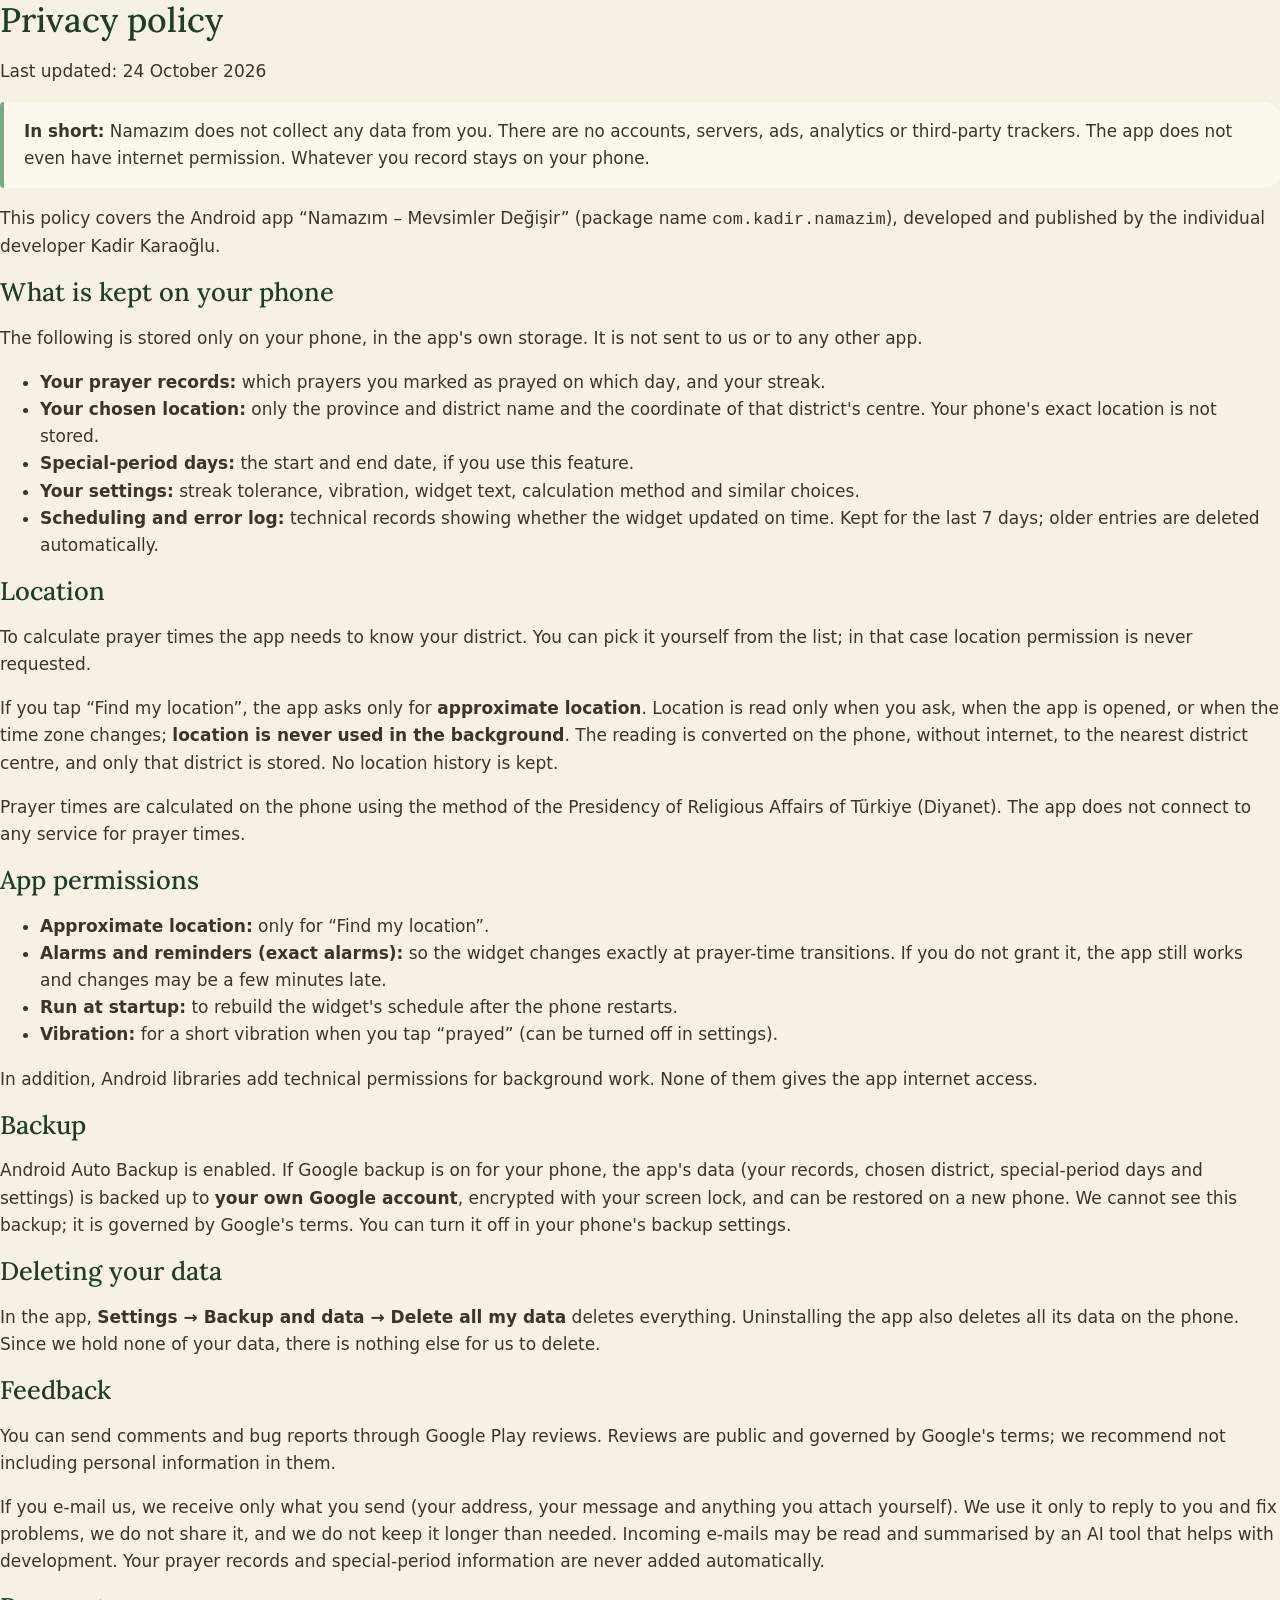
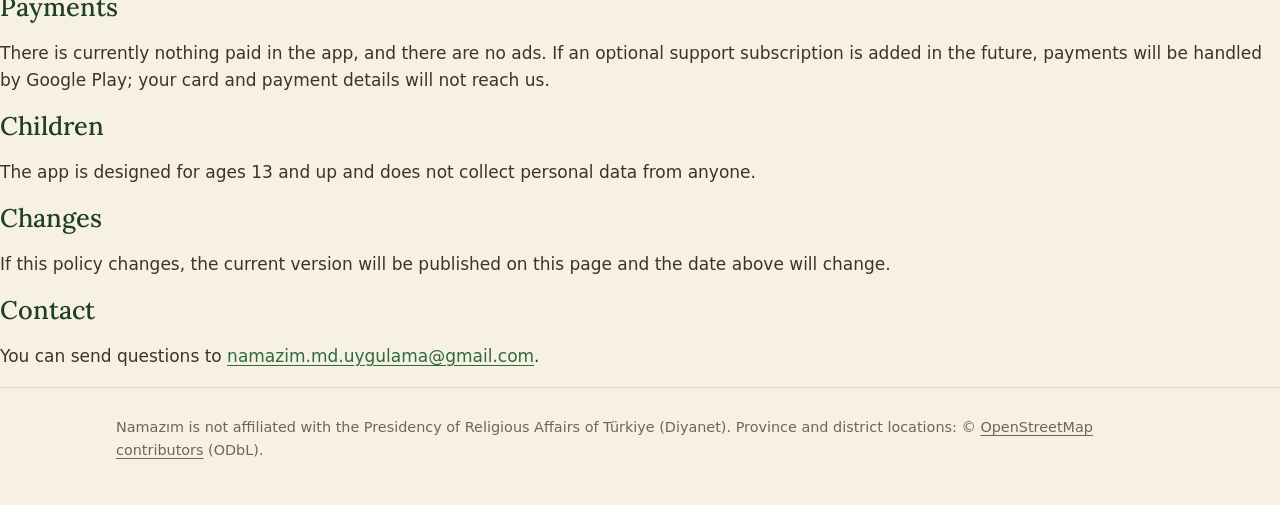
==== privacy.html @ 256fe3f1 "Namazım sitesi: tanıtım sayfası, gizlilik politikası ve ilçe listesi - index.html: uygulamanın tanıt" ====
<!doctype html>
<html lang="en">
<head>
  <meta charset="utf-8">
  <meta name="viewport" content="width=device-width, initial-scale=1">
  <title>Namazım – Privacy policy</title>
  <link rel="stylesheet" href="stil.css">
</head>
<body>

  <h1>Privacy policy</h1>
  <p class="tarih">Last updated: 24 October 2026</p>

  <div class="ozet">
    <p><strong>In short:</strong> Namazım does not collect any data from you. There are no accounts, servers, ads, analytics or third-party trackers. The app does not even have internet permission. Whatever you record stays on your phone.</p>
  </div>

  <p>This policy covers the Android app “Namazım – Mevsimler Değişir” (package name <code>com.kadir.namazim</code>), developed and published by the individual developer Kadir Karaoğlu.</p>

  <h2>What is kept on your phone</h2>
  <p>The following is stored only on your phone, in the app's own storage. It is not sent to us or to any other app.</p>
  <ul>
    <li><strong>Your prayer records:</strong> which prayers you marked as prayed on which day, and your streak.</li>
    <li><strong>Your chosen location:</strong> only the province and district name and the coordinate of that district's centre. Your phone's exact location is not stored.</li>
    <li><strong>Special-period days:</strong> the start and end date, if you use this feature.</li>
    <li><strong>Your settings:</strong> streak tolerance, vibration, widget text, calculation method and similar choices.</li>
    <li><strong>Scheduling and error log:</strong> technical records showing whether the widget updated on time. Kept for the last 7 days; older entries are deleted automatically.</li>
  </ul>

  <h2>Location</h2>
  <p>To calculate prayer times the app needs to know your district. You can pick it yourself from the list; in that case location permission is never requested.</p>
  <p>If you tap “Find my location”, the app asks only for <strong>approximate location</strong>. Location is read only when you ask, when the app is opened, or when the time zone changes; <strong>location is never used in the background</strong>. The reading is converted on the phone, without internet, to the nearest district centre, and only that district is stored. No location history is kept.</p>
  <p>Prayer times are calculated on the phone using the method of the Presidency of Religious Affairs of Türkiye (Diyanet). The app does not connect to any service for prayer times.</p>

  <h2>App permissions</h2>
  <ul>
    <li><strong>Approximate location:</strong> only for “Find my location”.</li>
    <li><strong>Alarms and reminders (exact alarms):</strong> so the widget changes exactly at prayer-time transitions. If you do not grant it, the app still works and changes may be a few minutes late.</li>
    <li><strong>Run at startup:</strong> to rebuild the widget's schedule after the phone restarts.</li>
    <li><strong>Vibration:</strong> for a short vibration when you tap “prayed” (can be turned off in settings).</li>
  </ul>
  <p>In addition, Android libraries add technical permissions for background work. None of them gives the app internet access.</p>

  <h2>Backup</h2>
  <p>Android Auto Backup is enabled. If Google backup is on for your phone, the app's data (your records, chosen district, special-period days and settings) is backed up to <strong>your own Google account</strong>, encrypted with your screen lock, and can be restored on a new phone. We cannot see this backup; it is governed by Google's terms. You can turn it off in your phone's backup settings.</p>

  <h2>Deleting your data</h2>
  <p>In the app, <strong>Settings → Backup and data → Delete all my data</strong> deletes everything. Uninstalling the app also deletes all its data on the phone. Since we hold none of your data, there is nothing else for us to delete.</p>

  <h2>Feedback</h2>
  <p>You can send comments and bug reports through Google Play reviews. Reviews are public and governed by Google's terms; we recommend not including personal information in them.</p>
  <p>If you e-mail us, we receive only what you send (your address, your message and anything you attach yourself). We use it only to reply to you and fix problems, we do not share it, and we do not keep it longer than needed. Incoming e-mails may be read and summarised by an AI tool that helps with development. Your prayer records and special-period information are never added automatically.</p>

  <h2>Payments</h2>
  <p>There is currently nothing paid in the app, and there are no ads. If an optional support subscription is added in the future, payments will be handled by Google Play; your card and payment details will not reach us.</p>

  <h2>Children</h2>
  <p>The app is designed for ages 13 and up and does not collect personal data from anyone.</p>

  <h2>Changes</h2>
  <p>If this policy changes, the current version will be published on this page and the date above will change.</p>

  <h2>Contact</h2>
  <p>You can send questions to <a href="mailto:namazim.md.uygulama@gmail.com">namazim.md.uygulama@gmail.com</a>.</p>
</main>
<footer class="alt"><div><p>Namazım is not affiliated with the Presidency of Religious Affairs of Türkiye (Diyanet). Province and district locations: © <a href="https://www.openstreetmap.org/copyright">OpenStreetMap contributors</a> (ODbL).</p></div></footer>
</body>
</html>
---- stil.css ----
@font-face {
  font-family: "Lora";
  src: url("yazi/lora.ttf") format("truetype");
  font-weight: 400 700;
  font-display: swap;
}

:root {
  --krem: #F7F1E3;
  --krem-acik: #FCF8EE;
  --yaprak: #2F6B3E;
  --orman: #1F3D2A;
  --cimen: #7BA884;
  --toprak: #3B342C;
  --kul: #6E655B;
  --cizgi: #E2D8C5;
  --damla: #6F9CC4;
  --gok: #E8EFE6;
}

* { box-sizing: border-box; }
html { -webkit-text-size-adjust: 100%; }
body {
  margin: 0;
  background: var(--krem);
  color: var(--toprak);
  font: 17px/1.6 system-ui, -apple-system, "Segoe UI", Roboto, sans-serif;
}
img { display: block; max-width: 100%; }
a { color: var(--yaprak); text-underline-offset: 3px; }
a:hover { color: var(--orman); }
:focus-visible { outline: 3px solid var(--yaprak); outline-offset: 3px; border-radius: 6px; }

h1, h2, h3 {
  font-family: Lora, Georgia, serif;
  font-weight: 500;
  color: var(--orman);
  line-height: 1.2;
  margin: 0;
}

/* Üst şerit */
.ust {
  max-width: 1080px;
  margin: 0 auto;
  padding: 20px 16px;
  display: flex;
  align-items: center;
  justify-content: space-between;
  gap: 16px;
}
.marka {
  display: inline-flex;
  align-items: center;
  gap: 8px;
  font-family: Lora, Georgia, serif;
  font-size: 1.35rem;
  color: var(--orman);
  text-decoration: none;
}
.marka svg { width: 28px; height: 28px; fill: var(--yaprak); }
.ust nav { display: flex; gap: 20px; font-size: 0.95rem; }
.ust nav a { color: var(--kul); text-decoration: none; }
.ust nav a:hover { color: var(--orman); text-decoration: underline; }

/* Yazı sayfaları (gizlilik, veri) */
.metin {
  max-width: 680px;
  margin: 0 auto;
  padding: 24px 16px 72px;
}
.metin h1 { font-size: clamp(2rem, 5vw, 2.6rem); margin-bottom: 8px; }
.metin h2 { font-size: 1.3rem; margin: 40px 0 8px; }
.metin .tarih { color: var(--kul); font-size: 0.95rem; margin: 0 0 28px; }
.metin ul { padding-inline-start: 22px; }
.metin li { margin: 6px 0; }
.ozet {
  background: var(--krem-acik);
  border-inline-start: 4px solid var(--cimen);
  border-radius: 4px 16px 16px 4px;
  padding: 16px 20px;
  font-size: 1.05rem;
}
.ozet p { margin: 0; }

.alt {
  border-top: 1px solid var(--cizgi);
  color: var(--kul);
  font-size: 0.9rem;
}
.alt div {
  max-width: 1080px;
  margin: 0 auto;
  padding: 24px 16px 40px;
}
.alt p { margin: 4px 0; }
.alt a { color: var(--kul); }
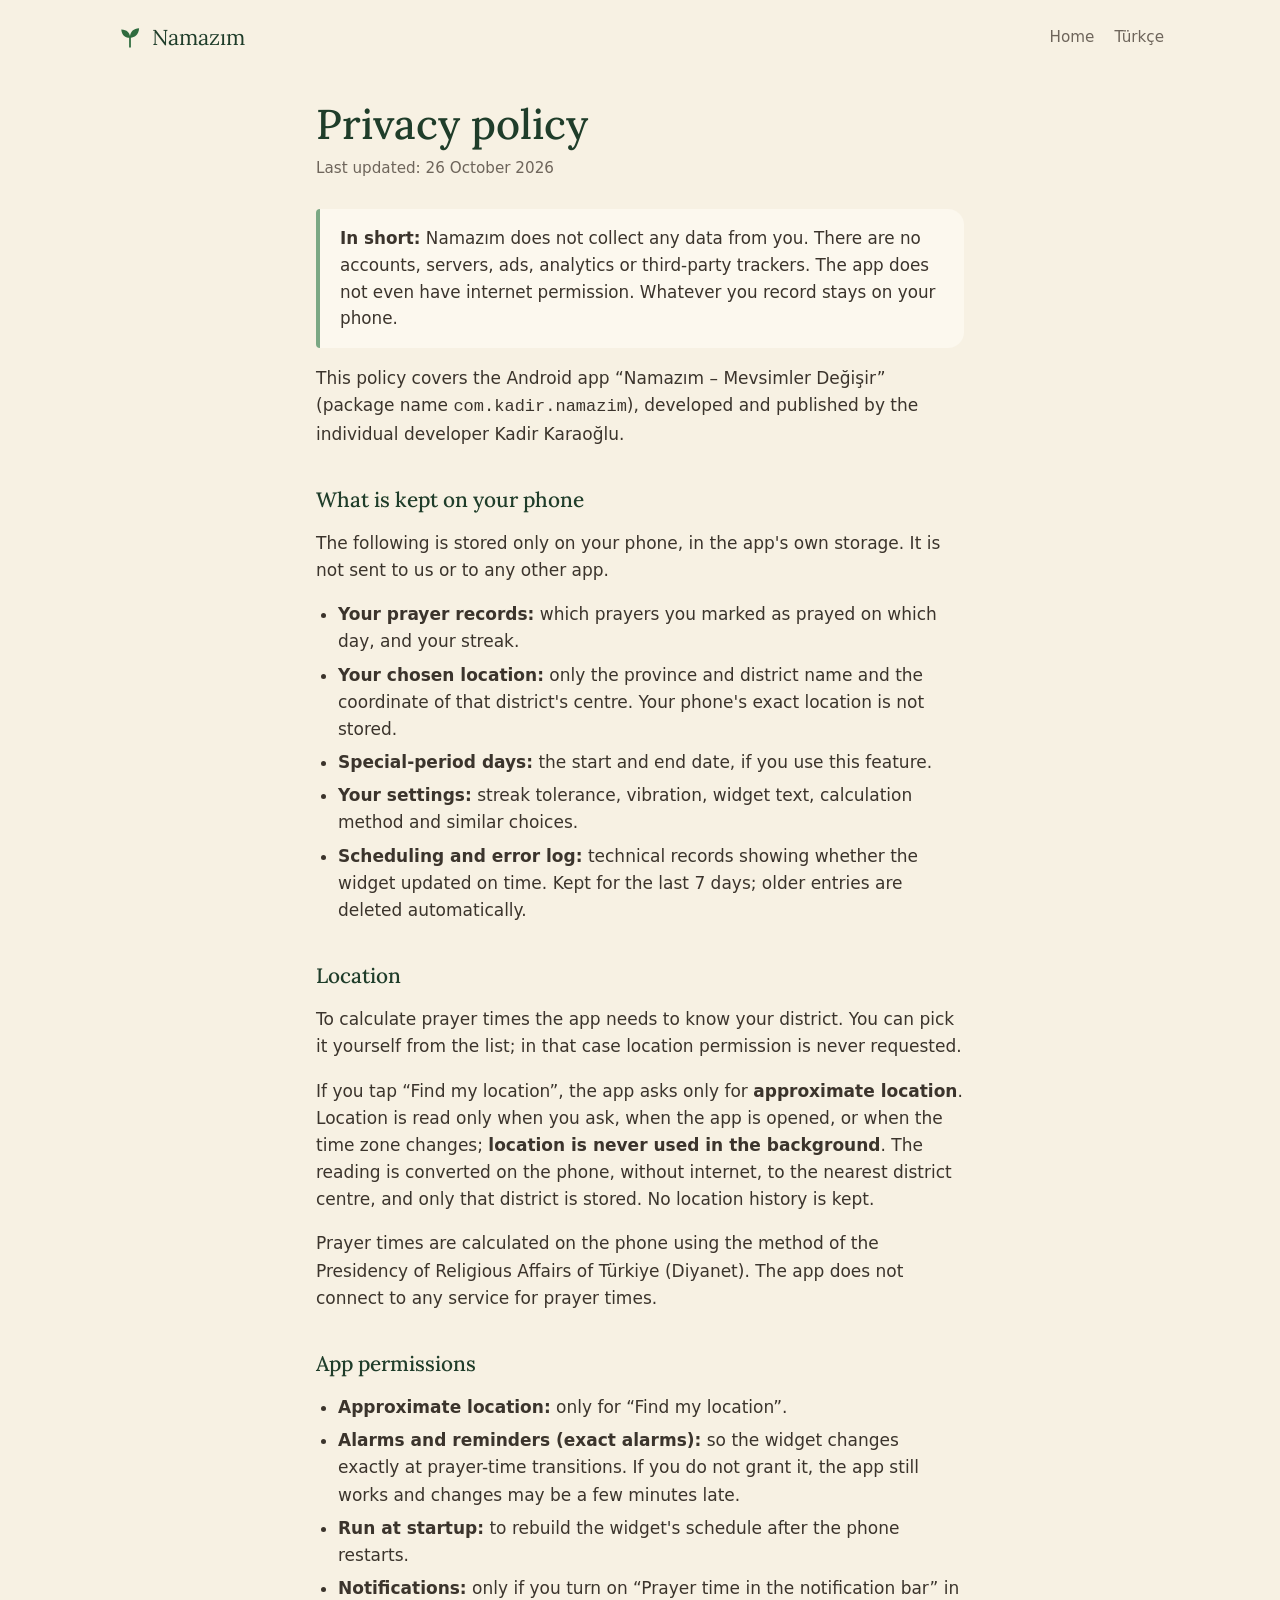
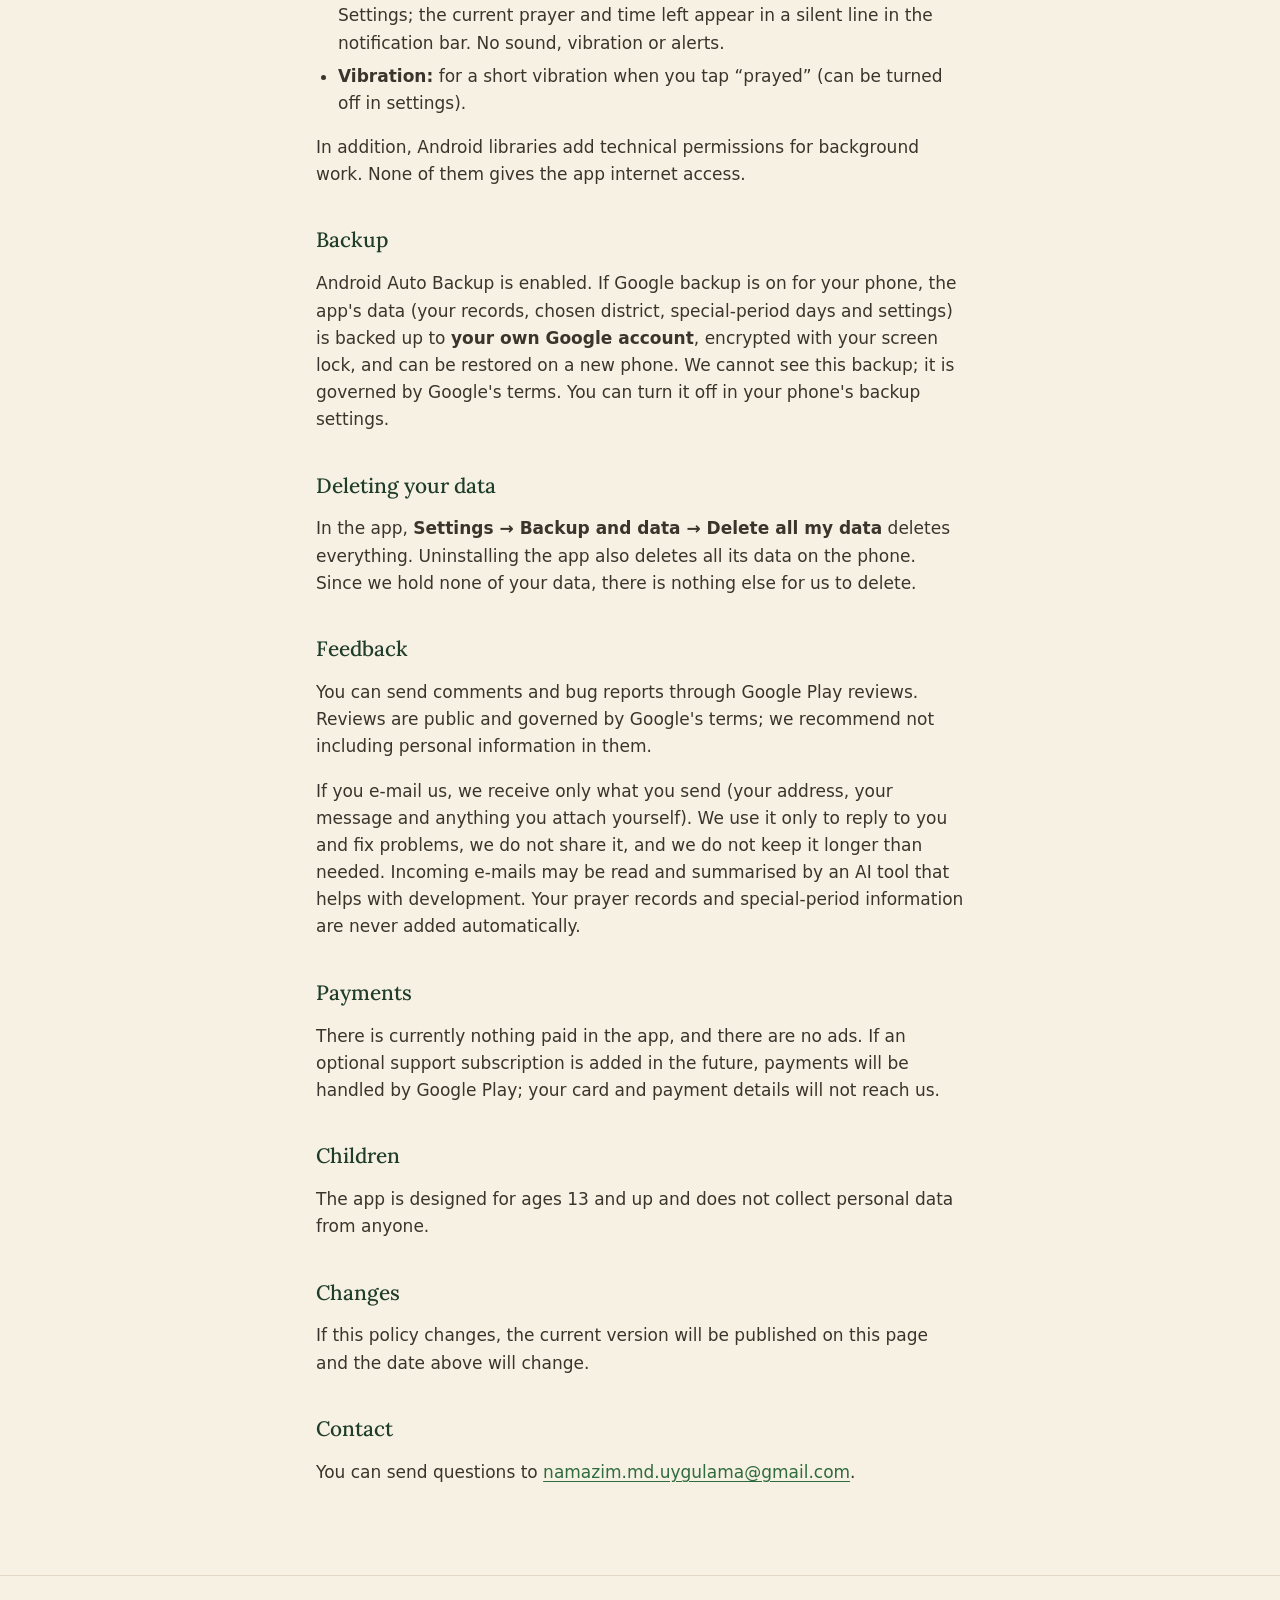
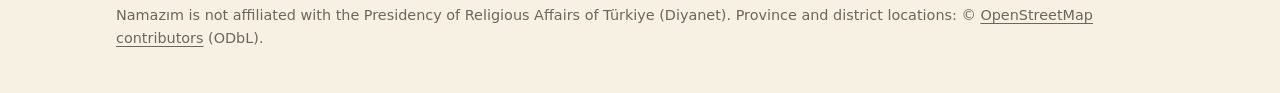
==== commit cdf96521: "Gizlilik sayfaları: üst şerit ve kenar boşluğu, bildirim izni - gizlilik.html / privacy.html: üst şe" ====
--- a/privacy.html
+++ b/privacy.html
@@ -7,9 +7,17 @@
   <link rel="stylesheet" href="stil.css">
 </head>
 <body>
+<svg width="0" height="0" style="position:absolute" aria-hidden="true">
+  <symbol id="fidan" viewBox="0 0 24 24"><path d="M11.25,21L11.25,12.6C9.2,12.6 5,11.4 4.5,5.5C9.6,5.6 11.6,8.5 12,11.2C12.5,7.6 15,4.6 19.8,4.5C19.6,10.4 15.4,12.4 12.75,12.6L12.75,21Z"/></symbol>
+</svg>
+<header class="ust">
+  <a class="marka" href="./"><svg aria-hidden="true"><use href="#fidan"/></svg>Namazım</a>
+  <nav aria-label="Pages"><a href="./">Home</a><a href="gizlilik.html" lang="tr">Türkçe</a></nav>
+</header>
+<main class="metin">
 
   <h1>Privacy policy</h1>
-  <p class="tarih">Last updated: 24 October 2026</p>
+  <p class="tarih">Last updated: 26 October 2026</p>
 
   <div class="ozet">
     <p><strong>In short:</strong> Namazım does not collect any data from you. There are no accounts, servers, ads, analytics or third-party trackers. The app does not even have internet permission. Whatever you record stays on your phone.</p>
@@ -37,6 +45,7 @@
     <li><strong>Approximate location:</strong> only for “Find my location”.</li>
     <li><strong>Alarms and reminders (exact alarms):</strong> so the widget changes exactly at prayer-time transitions. If you do not grant it, the app still works and changes may be a few minutes late.</li>
     <li><strong>Run at startup:</strong> to rebuild the widget's schedule after the phone restarts.</li>
+    <li><strong>Notifications:</strong> only if you turn on “Prayer time in the notification bar” in Settings; the current prayer and time left appear in a silent line in the notification bar. No sound, vibration or alerts.</li>
     <li><strong>Vibration:</strong> for a short vibration when you tap “prayed” (can be turned off in settings).</li>
   </ul>
   <p>In addition, Android libraries add technical permissions for background work. None of them gives the app internet access.</p>
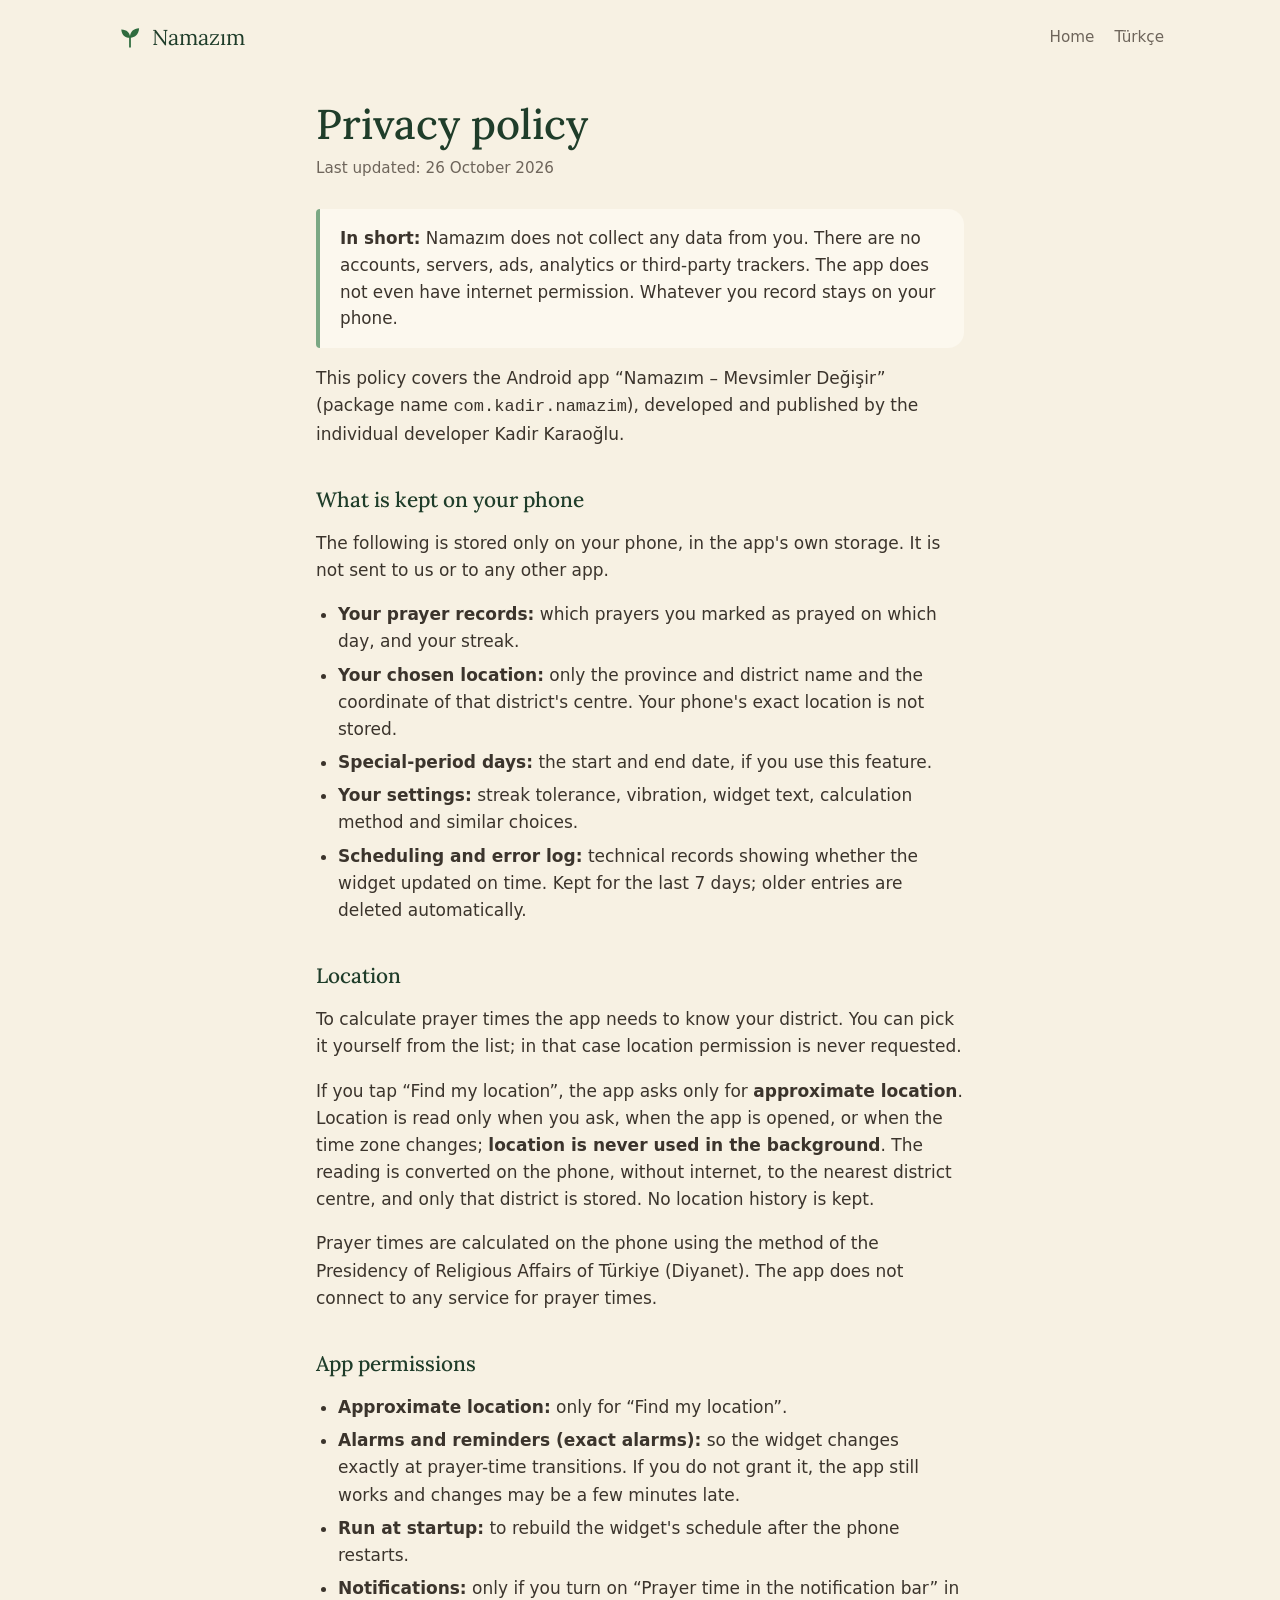
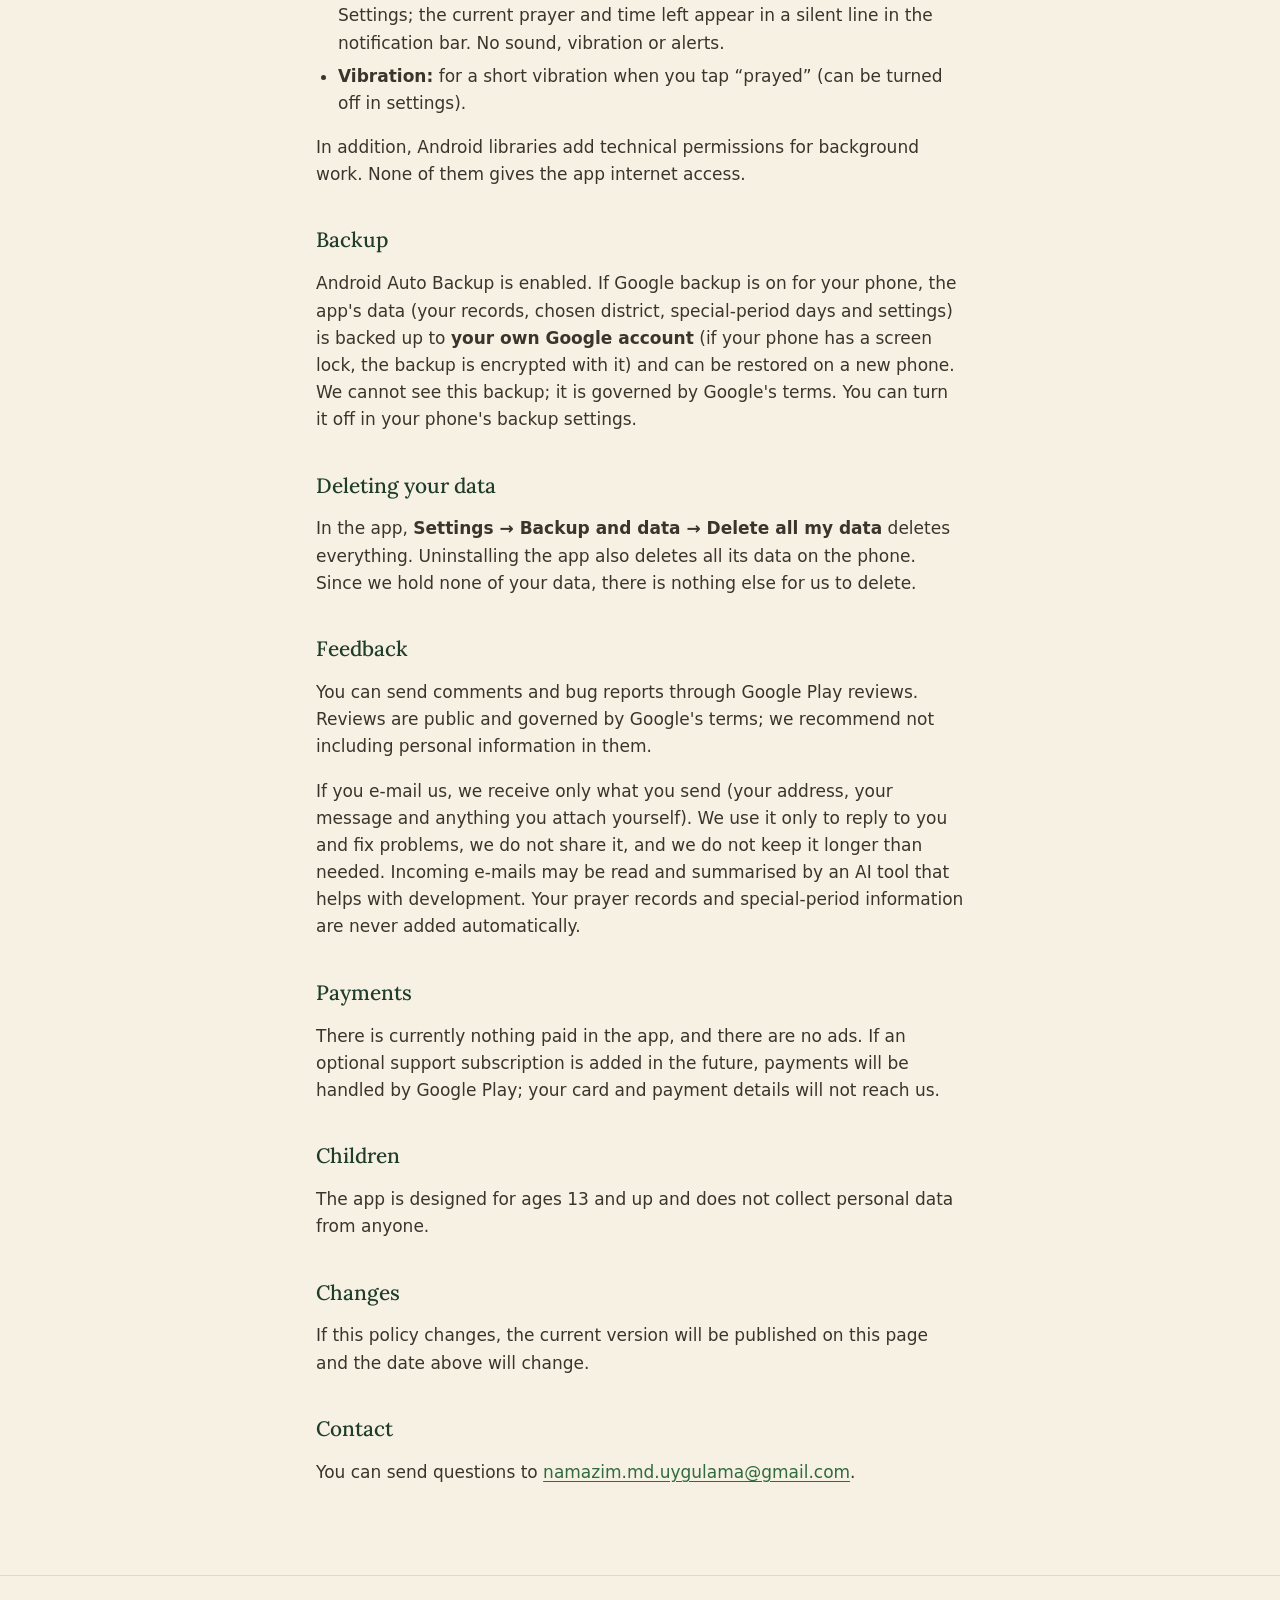
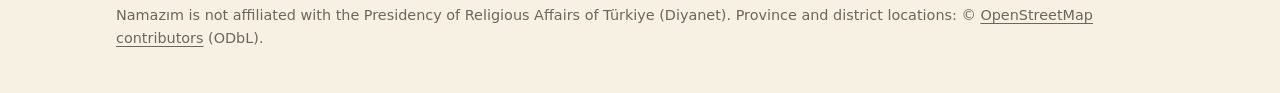
==== commit 00cdf639: "Gizlilik: yedek şifrelemesi yalnızca ekran kilidi varsa Android'in uçtan uca yedek şifrelemesi yalnı" ====
--- a/privacy.html
+++ b/privacy.html
@@ -51,7 +51,7 @@
   <p>In addition, Android libraries add technical permissions for background work. None of them gives the app internet access.</p>
 
   <h2>Backup</h2>
-  <p>Android Auto Backup is enabled. If Google backup is on for your phone, the app's data (your records, chosen district, special-period days and settings) is backed up to <strong>your own Google account</strong>, encrypted with your screen lock, and can be restored on a new phone. We cannot see this backup; it is governed by Google's terms. You can turn it off in your phone's backup settings.</p>
+  <p>Android Auto Backup is enabled. If Google backup is on for your phone, the app's data (your records, chosen district, special-period days and settings) is backed up to <strong>your own Google account</strong> (if your phone has a screen lock, the backup is encrypted with it) and can be restored on a new phone. We cannot see this backup; it is governed by Google's terms. You can turn it off in your phone's backup settings.</p>
 
   <h2>Deleting your data</h2>
   <p>In the app, <strong>Settings → Backup and data → Delete all my data</strong> deletes everything. Uninstalling the app also deletes all its data on the phone. Since we hold none of your data, there is nothing else for us to delete.</p>
